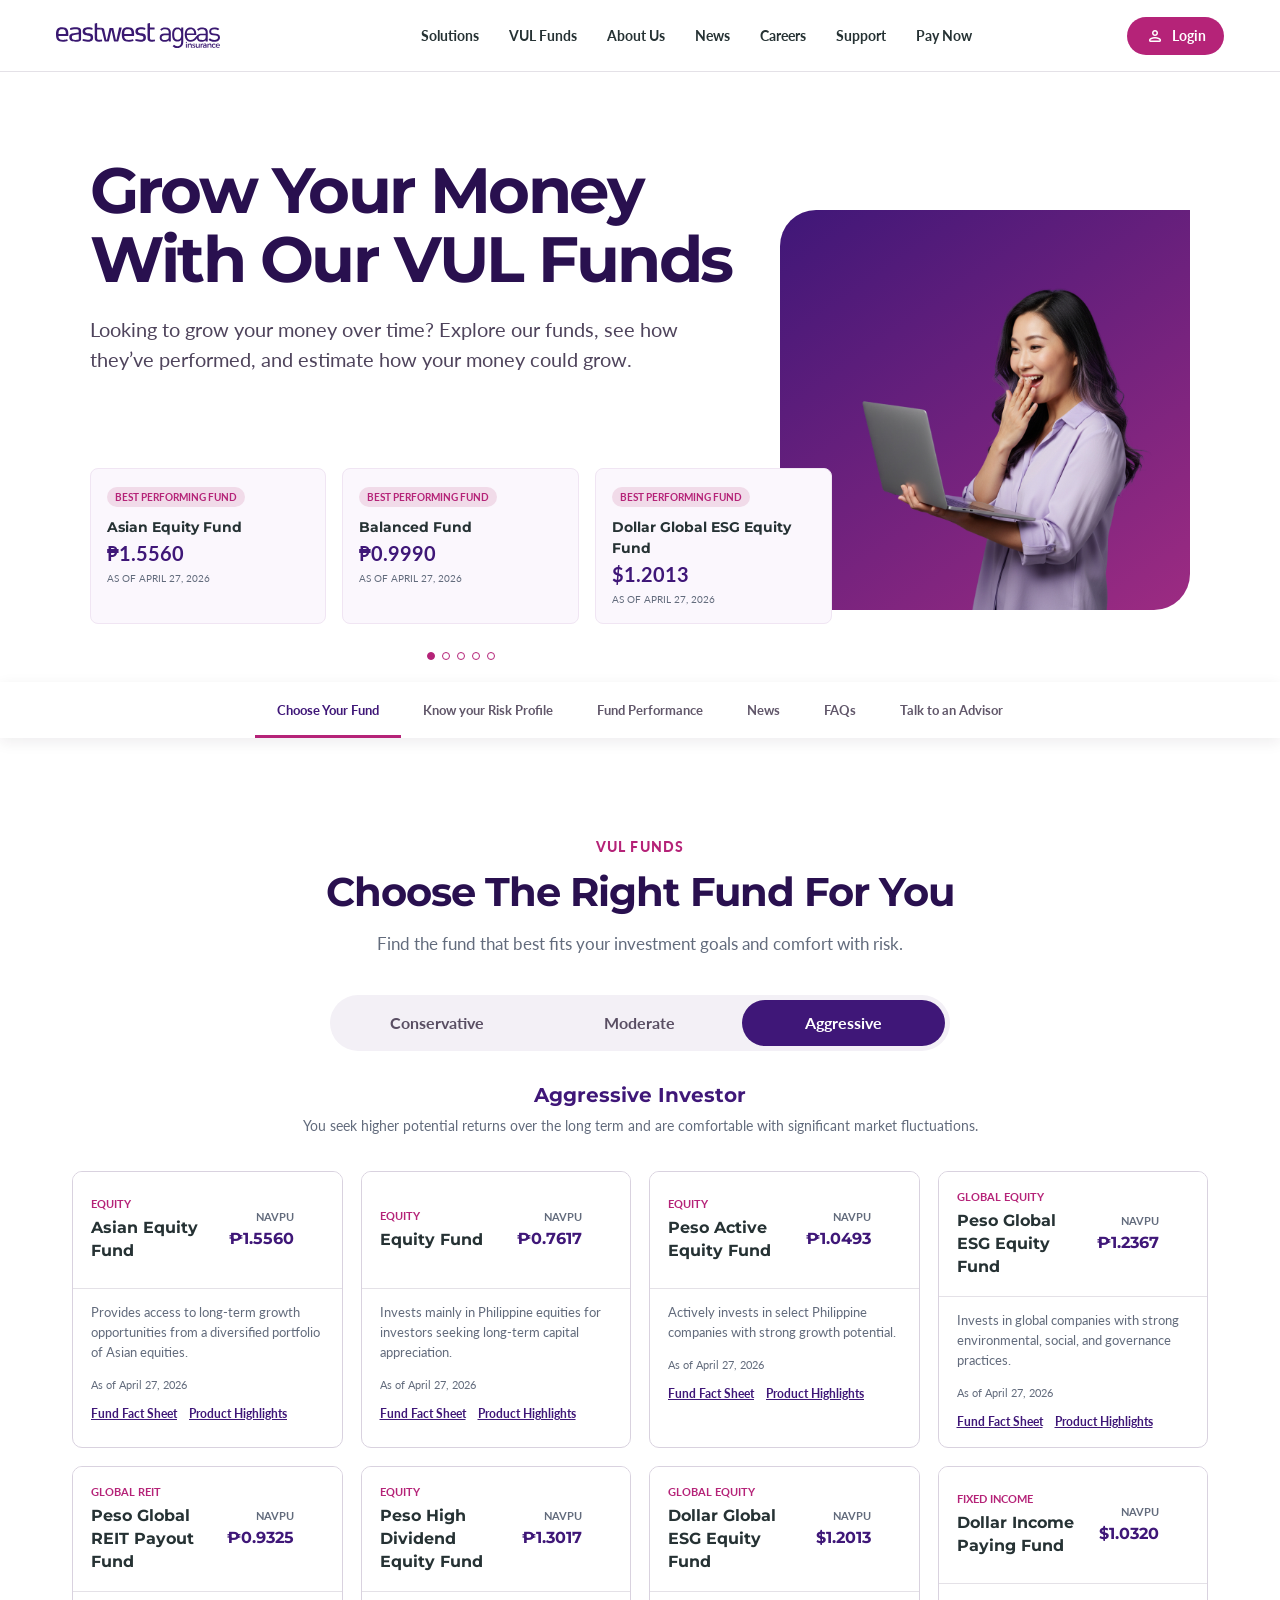
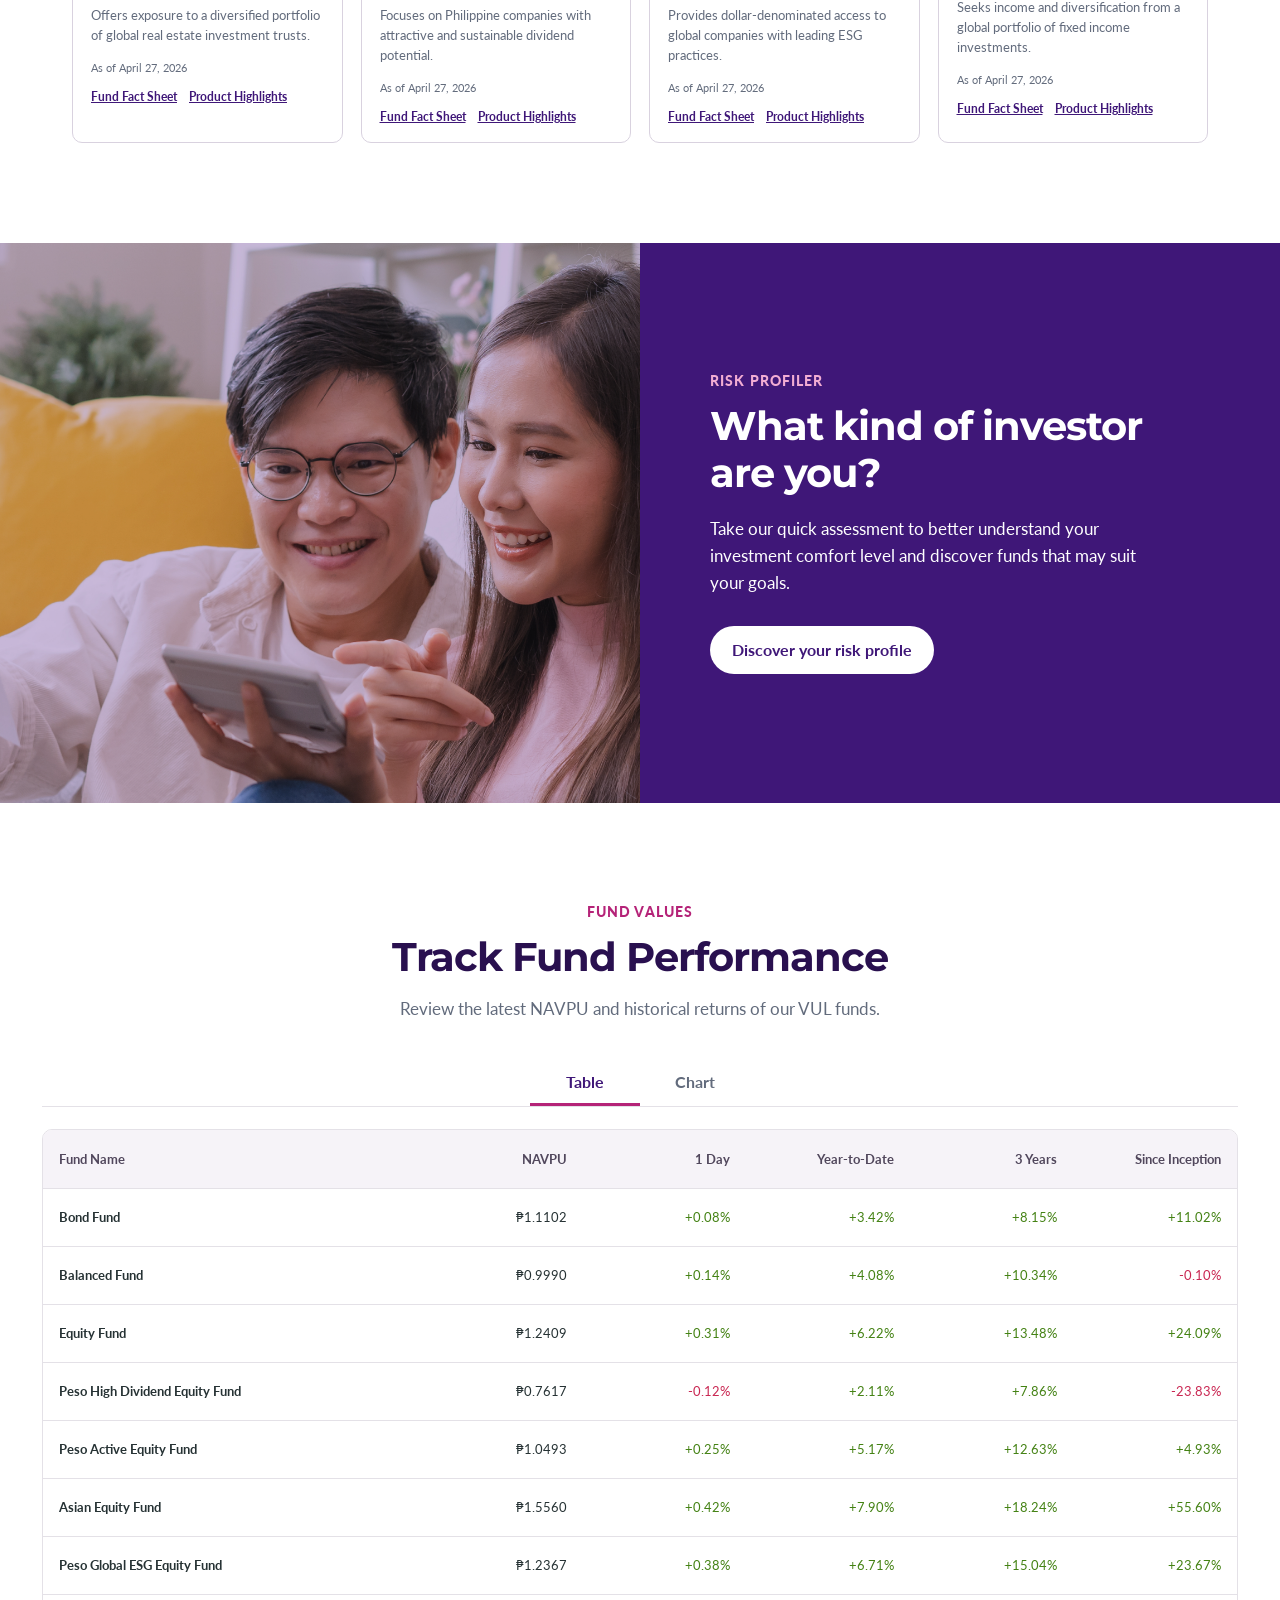
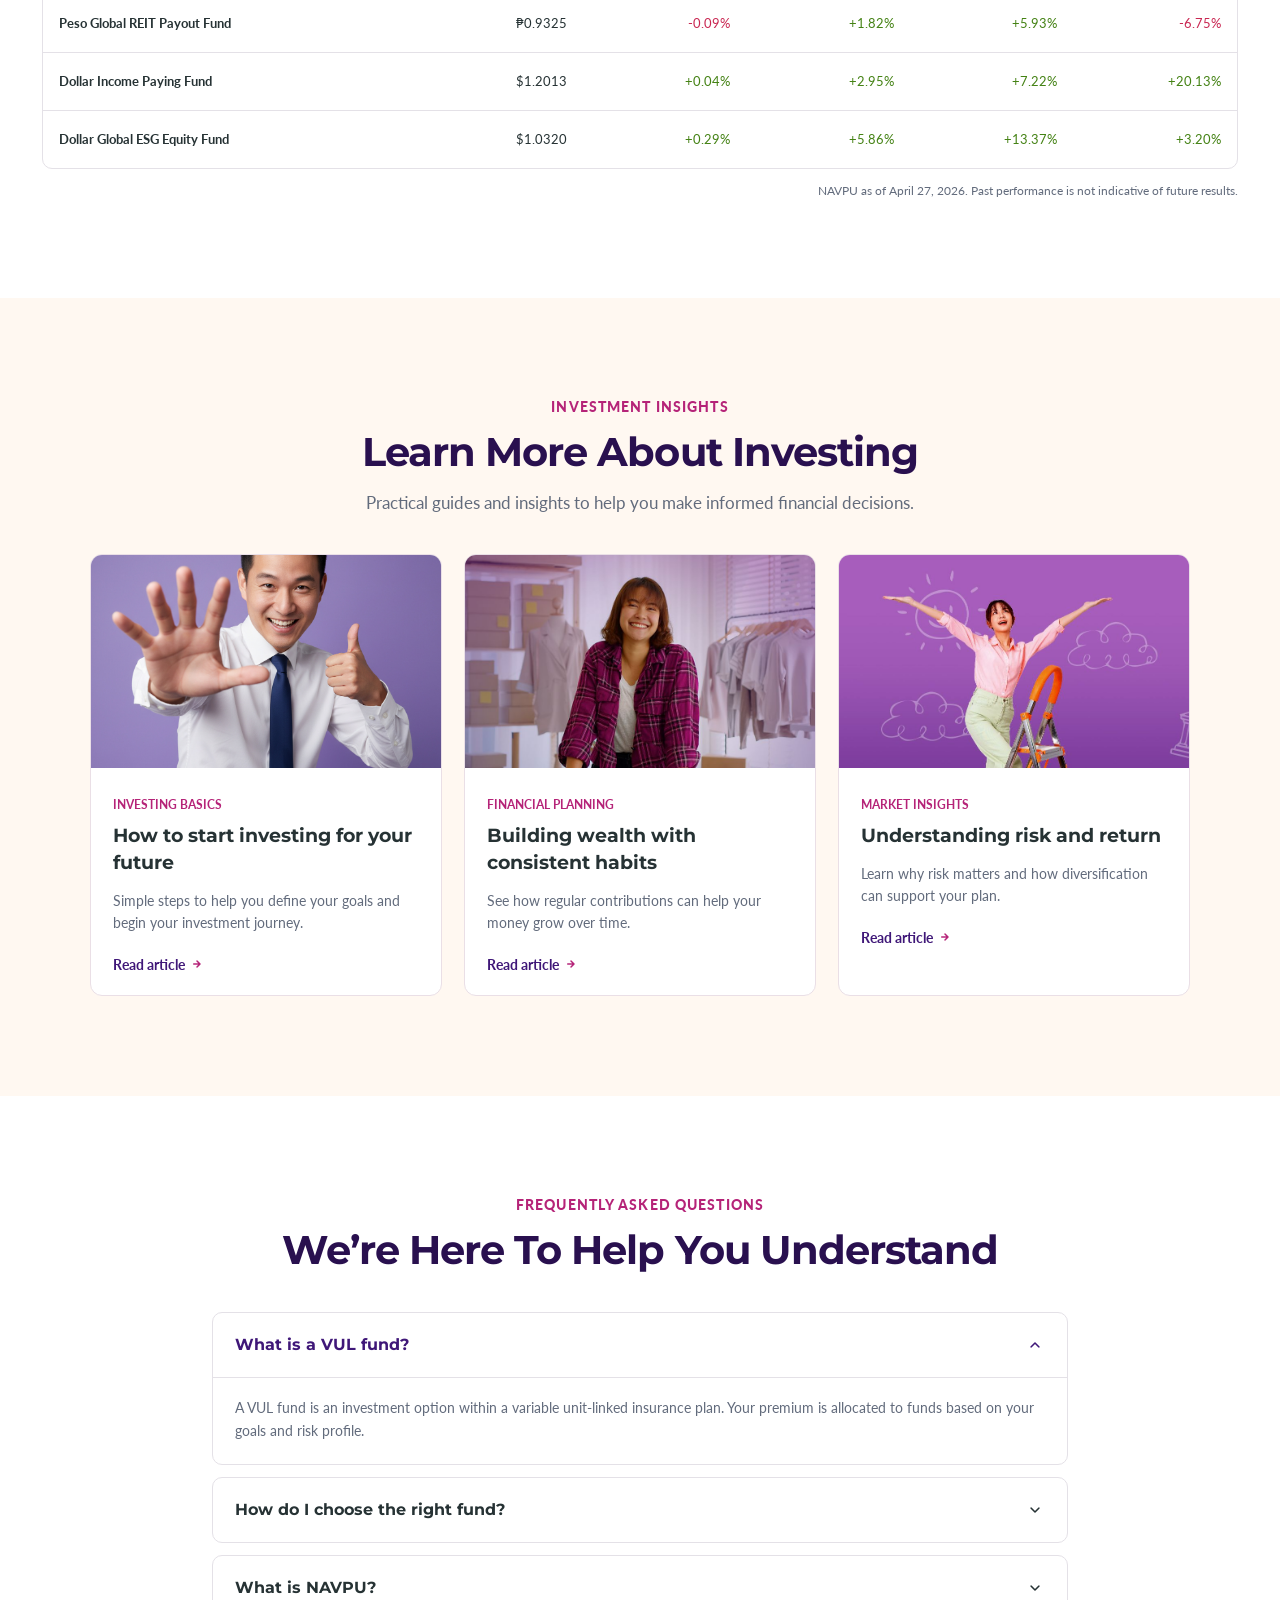
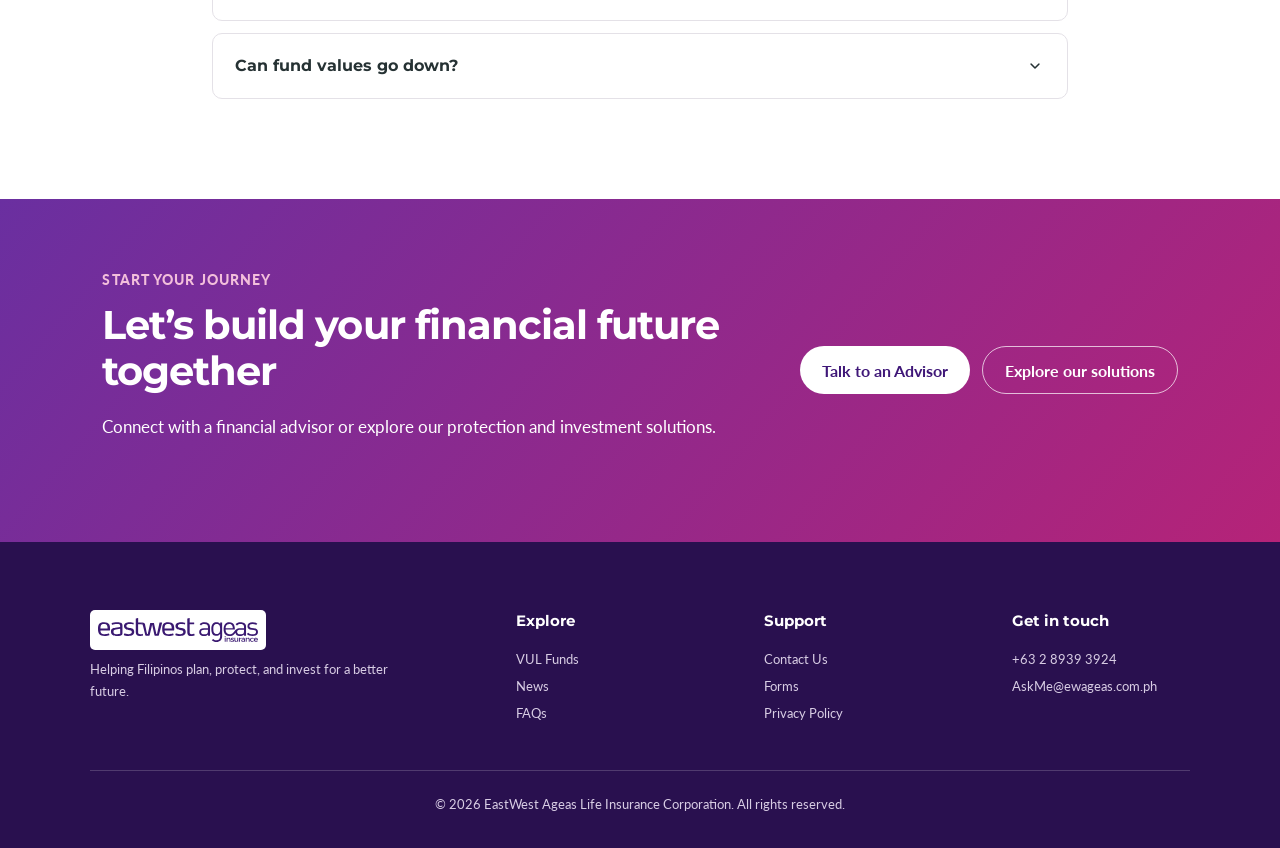
==== investments.html @ f2fb524f "Publish updated Fund Switch prototype and scenario guide" ====
<!doctype html>
<html lang="en">
  <head>
    <meta charset="UTF-8" />
    <meta name="viewport" content="width=device-width, initial-scale=1.0" />
    <meta name="description" content="Explore EastWest Ageas VUL funds, performance, and investor resources." />
    <title>Investments | EastWest Ageas</title>
    <link rel="icon" type="image/svg+xml" href="assets/favicon.svg" />
    <link rel="preconnect" href="https://fonts.googleapis.com" />
    <link rel="preconnect" href="https://fonts.gstatic.com" crossorigin />
    <link href="https://fonts.googleapis.com/css2?family=Lato:wght@400;700;900&family=Material+Symbols+Rounded:opsz,wght,FILL,GRAD@20..48,400,0,0&family=Montserrat:wght@600;700&display=swap" rel="stylesheet" />
    <link rel="stylesheet" href="investments.css?v=2" />
  </head>
  <body>
    <header class="public-header">
      <a class="public-logo" href="index.html" aria-label="EastWest Ageas home"><img src="assets/figma-main-nav-logo.svg" alt="EastWest Ageas Insurance" /></a>
      <nav aria-label="Public navigation">
        <a href="#funds">Solutions</a><a href="#funds">VUL Funds</a><a href="#about">About Us</a><a href="#news">News</a><a href="#footer">Careers</a><a href="#footer">Support</a><a href="#footer">Pay Now</a>
      </nav>
      <a class="login-link" href="index.html"><span class="material-symbols-rounded" aria-hidden="true">person</span>Login</a>
      <button class="menu-button" type="button" aria-expanded="false" aria-controls="mobile-nav">Menu<span class="material-symbols-rounded" aria-hidden="true">menu</span></button>
      <nav id="mobile-nav" class="mobile-nav" aria-label="Mobile navigation" hidden>
        <a href="#funds">Solutions</a><a href="#funds">VUL Funds</a><a href="#about">About Us</a><a href="#news">News</a><a href="#footer">Careers</a><a href="#footer">Support</a><a href="#footer">Pay Now</a><a href="index.html">Login</a>
      </nav>
    </header>

    <main>
      <section class="investment-hero">
        <div class="hero-copy">
          <h1>Grow Your Money With Our VUL Funds</h1>
          <p>Looking to grow your money over time? Explore our funds, see how they’ve performed, and estimate how your money could grow.</p>
        </div>
        <div class="hero-visual"><img class="hero-person" src="assets/investments/desktop-01.png" alt="A woman reviewing investments on her laptop" /></div>
        <div class="featured-funds" aria-label="Featured funds">
          <article><span>Best performing fund</span><h2>Asian Equity Fund</h2><strong>₱1.5560</strong><p>As of April 27, 2026</p></article>
          <article><span>Best performing fund</span><h2>Balanced Fund</h2><strong>₱0.9990</strong><p>As of April 27, 2026</p></article>
          <article><span>Best performing fund</span><h2>Dollar Global ESG Equity Fund</h2><strong>$1.2013</strong><p>As of April 27, 2026</p></article>
        </div>
        <div class="carousel-dots" aria-label="Featured fund slide 1 of 5"><span class="active"></span><span></span><span></span><span></span><span></span></div>
      </section>

      <nav class="section-nav" aria-label="Investments sections">
        <a class="active" href="#funds">Choose Your Fund</a><a href="#risk-profile">Know your Risk Profile</a><a href="#performance">Fund Performance</a><a href="#news">News</a><a href="#faqs">FAQs</a><a href="#advisor">Talk to an Advisor</a>
      </nav>

      <section id="funds" class="page-section funds-section">
        <div class="section-heading"><span class="eyebrow">VUL funds</span><h2>Choose The Right Fund For You</h2><p>Find the fund that best fits your investment goals and comfort with risk.</p></div>
        <div class="risk-tabs" role="tablist" aria-label="Risk profile">
          <button type="button" role="tab" data-risk="conservative" aria-selected="false">Conservative</button>
          <button type="button" role="tab" data-risk="moderate" aria-selected="false">Moderate</button>
          <button class="active" type="button" role="tab" data-risk="aggressive" aria-selected="true">Aggressive</button>
        </div>
        <p id="risk-description" class="risk-intro"><strong>Aggressive Investor</strong><span>You seek higher potential returns over the long term and are comfortable with significant market fluctuations.</span></p>
        <div id="public-fund-grid" class="public-fund-grid"></div>
      </section>

      <section id="risk-profile" class="risk-quiz-section">
        <img src="assets/investments/desktop-09.png" alt="A couple discussing their financial plans" />
        <div><span class="eyebrow">Risk profiler</span><h2>What kind of investor are you?</h2><p>Take our quick assessment to better understand your investment comfort level and discover funds that may suit your goals.</p><a class="light-button" href="#funds">Discover your risk profile</a></div>
      </section>

      <section id="performance" class="page-section performance-section">
        <div class="section-heading"><span class="eyebrow">Fund values</span><h2>Track Fund Performance</h2><p>Review the latest NAVPU and historical returns of our VUL funds.</p></div>
        <div class="performance-tabs" role="tablist"><button class="active" type="button" data-view="table" role="tab" aria-selected="true">Table</button><button type="button" data-view="chart" role="tab" aria-selected="false">Chart</button></div>
        <div id="performance-table" class="performance-table" role="table" aria-label="Fund performance">
          <div class="performance-row performance-head" role="row"><span role="columnheader">Fund Name</span><span role="columnheader">NAVPU</span><span role="columnheader">1 Day</span><span role="columnheader">Year-to-Date</span><span role="columnheader">3 Years</span><span role="columnheader">Since Inception</span></div>
        </div>
        <div id="performance-chart" class="performance-chart" hidden><canvas aria-label="Fund NAVPU comparison chart"></canvas></div>
        <p class="as-of">NAVPU as of April 27, 2026. Past performance is not indicative of future results.</p>
      </section>

      <section id="news" class="page-section news-section">
        <div class="section-heading"><span class="eyebrow">Investment insights</span><h2>Learn More About Investing</h2><p>Practical guides and insights to help you make informed financial decisions.</p></div>
        <div class="article-grid">
          <article><img src="assets/investments/desktop-10.jpeg" alt="A professional reviewing a phone" /><div><span>Investing basics</span><h3>How to start investing for your future</h3><p>Simple steps to help you define your goals and begin your investment journey.</p><a href="#news">Read article<span class="material-symbols-rounded" aria-hidden="true">arrow_forward</span></a></div></article>
          <article><img src="assets/investments/desktop-07.jpeg" alt="A woman working in her shop" /><div><span>Financial planning</span><h3>Building wealth with consistent habits</h3><p>See how regular contributions can help your money grow over time.</p><a href="#news">Read article<span class="material-symbols-rounded" aria-hidden="true">arrow_forward</span></a></div></article>
          <article><img src="assets/investments/desktop-08.jpeg" alt="Investment growth illustration" /><div><span>Market insights</span><h3>Understanding risk and return</h3><p>Learn why risk matters and how diversification can support your plan.</p><a href="#news">Read article<span class="material-symbols-rounded" aria-hidden="true">arrow_forward</span></a></div></article>
        </div>
      </section>

      <section id="faqs" class="page-section faq-section">
        <div class="section-heading"><span class="eyebrow">Frequently asked questions</span><h2>We’re Here To Help You Understand</h2></div>
        <div class="faq-list">
          <details open><summary>What is a VUL fund?<span class="material-symbols-rounded" aria-hidden="true">expand_more</span></summary><p>A VUL fund is an investment option within a variable unit-linked insurance plan. Your premium is allocated to funds based on your goals and risk profile.</p></details>
          <details><summary>How do I choose the right fund?<span class="material-symbols-rounded" aria-hidden="true">expand_more</span></summary><p>Start with your investment goal, time horizon, and comfort with market fluctuations. Our risk profiler can help you understand which options may suit you.</p></details>
          <details><summary>What is NAVPU?<span class="material-symbols-rounded" aria-hidden="true">expand_more</span></summary><p>Net Asset Value Per Unit reflects the value of one unit in a fund. It changes as the value of the fund’s underlying investments changes.</p></details>
          <details><summary>Can fund values go down?<span class="material-symbols-rounded" aria-hidden="true">expand_more</span></summary><p>Yes. Fund values may rise or fall depending on market conditions, and returns are not guaranteed.</p></details>
        </div>
      </section>

      <section id="advisor" class="advisor-section"><div><span class="eyebrow">Start your journey</span><h2>Let’s build your financial future together</h2><p>Connect with a financial advisor or explore our protection and investment solutions.</p></div><div class="advisor-actions"><a class="light-button" href="mailto:AskMe@ewageas.com.ph">Talk to an Advisor</a><a class="outline-light-button" href="#funds">Explore our solutions</a></div></section>
    </main>

    <footer id="footer" class="public-footer">
      <div class="footer-brand"><img src="assets/figma-main-nav-logo.svg" alt="EastWest Ageas Insurance" /><p>Helping Filipinos plan, protect, and invest for a better future.</p></div>
      <div><h2>Explore</h2><a href="#funds">VUL Funds</a><a href="#news">News</a><a href="#faqs">FAQs</a></div>
      <div><h2>Support</h2><a href="mailto:AskMe@ewageas.com.ph">Contact Us</a><a href="#footer">Forms</a><a href="#footer">Privacy Policy</a></div>
      <div><h2>Get in touch</h2><p>+63 2 8939 3924</p><p>AskMe@ewageas.com.ph</p></div>
      <p class="copyright">© 2026 EastWest Ageas Life Insurance Corporation. All rights reserved.</p>
    </footer>
    <script src="investments.js?v=2"></script>
  </body>
</html>
---- investments.css ----
:root { --purple: #3f1778; --purple-dark: #29104f; --purple-soft: #f1e8fb; --magenta: #b52378; --ink: #263234; --muted: #626b7c; --line: #e4e1e7; --cream: #fff8f1; color: var(--ink); font-family: Lato, Arial, sans-serif; }
* { box-sizing: border-box; }
html { scroll-behavior: smooth; }
body { margin: 0; min-width: 320px; background: #fff; }
a { color: inherit; }
button, a { font: inherit; }
button:focus-visible, a:focus-visible, summary:focus-visible { outline: 3px solid #cdb4ef; outline-offset: 3px; }
.material-symbols-rounded { font-size: 20px; line-height: 1; }
.public-header { align-items: center; background: #fff; border-bottom: 1px solid var(--line); display: grid; grid-template-columns: 210px 1fr auto; min-height: 72px; padding: 0 56px; position: sticky; top: 0; z-index: 20; }
.public-logo img { display: block; width: 164px; }
.public-header > nav:not(.mobile-nav) { display: flex; gap: 30px; justify-content: center; }
.public-header nav a, .login-link { font-size: 14px; font-weight: 700; text-decoration: none; }
.public-header nav a:hover, .login-link:hover { color: var(--purple); }
.login-link { align-items: center; background: var(--magenta); border-radius: 999px; color: #fff; display: flex; gap: 7px; padding: 9px 18px; }
.login-link:hover { color: #fff; filter: brightness(.94); }
.menu-button, .mobile-nav { display: none; }
.investment-hero { background: #fff; min-height: 610px; overflow: hidden; padding: 84px max(7vw, 56px) 56px; position: relative; }
.hero-copy { max-width: 650px; position: relative; z-index: 2; }
.eyebrow { color: var(--magenta); display: block; font-size: 14px; font-weight: 900; letter-spacing: .08em; margin-bottom: 14px; text-transform: uppercase; }
.hero-copy h1 { color: var(--purple-dark); font: 700 clamp(44px, 5vw, 68px)/1.08 Montserrat, sans-serif; letter-spacing: -.04em; margin: 0; max-width: 720px; }
.hero-copy > p { color: #4f445c; font-size: 20px; line-height: 30px; max-width: 600px; }
.hero-visual { align-items: flex-end; background: linear-gradient(145deg, #3f1778, #9d2b82); border-radius: 36px 0 36px 0; bottom: 72px; display: flex; height: 400px; justify-content: center; overflow: hidden; position: absolute; right: max(7vw, 56px); width: 410px; }
.hero-person { display: block; height: 430px; object-fit: contain; object-position: bottom; width: 370px; }
.featured-funds { bottom: 58px; display: grid; gap: 16px; grid-template-columns: repeat(3, minmax(0, 1fr)); left: max(7vw, 56px); position: absolute; width: min(760px, 58vw); z-index: 3; }
.featured-funds article { background: #fbf7fd; border: 1px solid #f0e5f3; border-radius: 8px; min-height: 145px; padding: 16px; }
.featured-funds article > span { background: #f1dbe9; border-radius: 99px; color: var(--magenta); display: inline-block; font-size: 10px; font-weight: 700; padding: 4px 8px; text-transform: uppercase; }
.featured-funds h2 { font: 700 14px/21px Montserrat, sans-serif; margin: 10px 0 3px; }
.featured-funds p { color: var(--muted); font-size: 10px; line-height: 16px; margin: 5px 0 0; text-transform: uppercase; }
.featured-funds strong { color: var(--purple); font-size: 20px; }
.featured-funds small { color: var(--muted); font-size: 10px; font-weight: 400; margin-left: 4px; }
.carousel-dots { bottom: 22px; display: flex; gap: 7px; justify-content: center; left: max(7vw, 56px); position: absolute; width: min(760px, 58vw); }
.carousel-dots span { border: 1px solid var(--magenta); border-radius: 50%; height: 8px; width: 8px; }
.carousel-dots span.active { background: var(--magenta); }
.section-nav { background: #fff; box-shadow: 0 4px 14px rgba(34,22,44,.08); display: flex; justify-content: center; overflow-x: auto; padding: 0 24px; position: sticky; top: 72px; z-index: 10; }
.section-nav a { border-bottom: 3px solid transparent; color: #61576a; flex: 0 0 auto; font-size: 13px; font-weight: 700; padding: 20px 22px 17px; text-decoration: none; }
.section-nav a.active, .section-nav a:hover { border-bottom-color: var(--magenta); color: var(--purple); }
.page-section { margin: 0 auto; max-width: 1220px; padding: 100px 42px; }
.section-heading { margin: 0 auto 38px; max-width: 720px; text-align: center; }
.section-heading h2, .risk-quiz-section h2, .advisor-section h2 { color: var(--purple-dark); font: 700 clamp(30px, 3.1vw, 44px)/1.18 Montserrat, sans-serif; letter-spacing: -.025em; margin: 0; }
.section-heading p { color: var(--muted); font-size: 17px; line-height: 27px; margin: 14px auto 0; }
.risk-tabs { background: #f3f0f6; border-radius: 999px; display: grid; grid-template-columns: repeat(3, 1fr); margin: 0 auto 30px; max-width: 620px; padding: 5px; }
.risk-tabs button { background: transparent; border: 0; border-radius: 999px; color: #594e63; cursor: pointer; font-weight: 700; min-height: 46px; padding: 10px 24px; }
.risk-tabs button.active { background: var(--purple); color: #fff; }
.risk-intro { align-items: center; display: flex; flex-direction: column; gap: 6px; margin: 0 auto 34px; max-width: 720px; text-align: center; }
.risk-intro strong { color: var(--purple); font: 700 20px/28px Montserrat, sans-serif; }
.risk-intro span { color: var(--muted); font-size: 14px; line-height: 22px; }
.public-fund-grid { display: grid; gap: 18px; grid-template-columns: repeat(4, minmax(0, 1fr)); }
.public-fund-card { border: 1px solid #d9d2df; border-radius: 10px; overflow: hidden; }
.fund-card-toggle { align-items: center; background: #fff; border: 0; cursor: pointer; display: grid; gap: 8px; grid-template-columns: 1fr auto 22px; min-height: 116px; padding: 18px; text-align: left; width: 100%; }
.fund-card-toggle > span:first-child { display: grid; gap: 6px; }
.fund-card-toggle small { color: var(--magenta); font-size: 11px; font-weight: 700; text-transform: uppercase; }
.fund-card-toggle strong { color: var(--ink); font: 700 16px/23px Montserrat, sans-serif; }
.fund-navpu { display: grid; gap: 4px; text-align: right; }
.fund-navpu small { color: var(--muted); }
.fund-navpu strong { color: var(--purple); white-space: nowrap; }
.fund-card-toggle .material-symbols-rounded { color: var(--purple); transition: transform .2s; }
.public-fund-card.expanded .fund-card-toggle .material-symbols-rounded { transform: rotate(180deg); }
.fund-card-body { border-top: 1px solid var(--line); display: none; padding: 0 18px 18px; }
.public-fund-card.expanded .fund-card-body { display: block; }
@media (min-width: 721px) {
  .public-fund-card .fund-card-body { display: block; }
  .public-fund-card .fund-card-toggle .material-symbols-rounded { display: none; }
}
.fund-card-body p { color: var(--muted); font-size: 13px; line-height: 20px; }
.fund-card-body .fund-date { font-size: 11px; }
.fund-card-body div { display: flex; flex-wrap: wrap; gap: 12px; }
.fund-card-body a { color: var(--purple); font-size: 12px; font-weight: 700; }
.risk-quiz-section { display: grid; grid-template-columns: 1fr 1fr; min-height: 560px; overflow: hidden; }
.risk-quiz-section > img { height: 100%; object-fit: cover; width: 100%; }
.risk-quiz-section > div { align-items: flex-start; background: var(--purple); color: #fff; display: flex; flex-direction: column; justify-content: center; padding: 70px 10vw 70px 70px; }
.risk-quiz-section .eyebrow { color: #f2add3; }
.risk-quiz-section h2, .advisor-section h2 { color: #fff; }
.risk-quiz-section p, .advisor-section p { font-size: 17px; line-height: 27px; margin: 18px 0 30px; }
.light-button, .outline-light-button { align-items: center; border-radius: 999px; display: inline-flex; font-weight: 700; justify-content: center; min-height: 48px; padding: 12px 22px; text-decoration: none; }
.light-button { background: #fff; color: var(--purple); }
.outline-light-button { border: 1px solid rgba(255,255,255,.7); color: #fff; }
.performance-section { max-width: 1300px; }
.performance-tabs { border-bottom: 1px solid var(--line); display: flex; justify-content: center; margin-bottom: 22px; }
.performance-tabs button { background: transparent; border: 0; border-bottom: 3px solid transparent; color: var(--muted); cursor: pointer; font-weight: 700; min-width: 110px; padding: 12px; }
.performance-tabs button.active { border-bottom-color: var(--magenta); color: var(--purple); }
.performance-table { border: 1px solid var(--line); border-radius: 10px; overflow: hidden; }
.performance-row { display: grid; grid-template-columns: 2.3fr 1fr repeat(4, 1fr); min-height: 58px; }
.performance-row + .performance-row { border-top: 1px solid var(--line); }
.performance-row span { align-items: center; display: flex; font-size: 13px; padding: 13px 16px; }
.performance-row span:not(:first-child) { justify-content: flex-end; text-align: right; }
.performance-row span:first-child { font-weight: 700; }
.performance-head { background: #f6f3f8; color: #51475c; font-weight: 700; }
.positive { color: #448214; }
.negative { color: #c92752; }
.as-of { color: var(--muted); font-size: 12px; margin: 14px 0 0; text-align: right; }
.performance-chart { border: 1px solid var(--line); border-radius: 10px; padding: 20px; }
.news-section { background: var(--cream); max-width: none; padding-left: max(7vw, 42px); padding-right: max(7vw, 42px); }
.article-grid { display: grid; gap: 22px; grid-template-columns: repeat(3, minmax(0, 1fr)); margin: 0 auto; max-width: 1136px; }
.article-grid article { background: #fff; border: 1px solid #eadfe6; border-radius: 12px; overflow: hidden; }
.article-grid img { aspect-ratio: 1.65; object-fit: cover; width: 100%; }
.article-grid article > div { padding: 22px; }
.article-grid span { color: var(--magenta); font-size: 12px; font-weight: 700; text-transform: uppercase; }
.article-grid h3 { font: 700 19px/27px Montserrat, sans-serif; margin: 10px 0; }
.article-grid p { color: var(--muted); font-size: 14px; line-height: 22px; }
.article-grid a { align-items: center; color: var(--purple); display: flex; font-size: 14px; font-weight: 700; gap: 6px; margin-top: 22px; text-decoration: none; }
.faq-section { max-width: 940px; }
.faq-list { display: grid; gap: 12px; }
.faq-list details { border: 1px solid var(--line); border-radius: 10px; overflow: hidden; }
.faq-list summary { align-items: center; cursor: pointer; display: flex; font: 700 16px/24px Montserrat, sans-serif; justify-content: space-between; list-style: none; padding: 20px 22px; }
.faq-list summary::-webkit-details-marker { display: none; }
.faq-list details[open] summary { color: var(--purple); }
.faq-list details[open] summary .material-symbols-rounded { transform: rotate(180deg); }
.faq-list p { border-top: 1px solid var(--line); color: var(--muted); font-size: 14px; line-height: 23px; margin: 0; padding: 18px 22px 22px; }
.advisor-section { align-items: center; background: linear-gradient(130deg, #6a2fa0, #b52378); color: #fff; display: flex; gap: 40px; justify-content: space-between; padding: 72px max(8vw, 52px); }
.advisor-section > div:first-child { max-width: 700px; }
.advisor-section .eyebrow { color: #f3bfdb; }
.advisor-actions { display: flex; flex: 0 0 auto; gap: 12px; }
.public-footer { background: var(--purple-dark); color: #fff; display: grid; gap: 36px 70px; grid-template-columns: 2fr repeat(3, 1fr); padding: 68px max(7vw, 48px) 28px; }
.footer-brand img { background: #fff; border-radius: 5px; padding: 8px; width: 176px; }
.public-footer h2 { font: 700 15px/22px Montserrat, sans-serif; margin: 0 0 16px; }
.public-footer a, .public-footer p { color: #d8cde4; display: block; font-size: 13px; line-height: 22px; margin: 5px 0; text-decoration: none; }
.footer-brand p { max-width: 320px; }
.copyright { border-top: 1px solid rgba(255,255,255,.18); grid-column: 1 / -1; padding-top: 22px; text-align: center; }

@media (max-width: 980px) {
  .public-header { grid-template-columns: 180px 1fr auto; padding: 0 24px; }
  .public-header > nav:not(.mobile-nav) { gap: 14px; }
  .public-header nav a { font-size: 12px; }
  .investment-hero { min-height: 620px; padding-left: 42px; }
  .hero-visual { right: 28px; width: 360px; }
  .featured-funds { left: 42px; width: calc(100% - 84px); }
  .public-fund-grid { grid-template-columns: repeat(2, minmax(0, 1fr)); }
  .risk-quiz-section > div { padding: 60px 42px; }
}

@media (max-width: 720px) {
  .public-header { grid-template-columns: 1fr auto; min-height: 64px; padding: 0 20px; }
  .public-logo img { width: 150px; }
  .public-header > nav:not(.mobile-nav), .login-link { display: none; }
  .menu-button { align-items: center; background: #fff; border: 2px solid var(--purple); border-radius: 999px; color: var(--purple); display: flex; font-weight: 700; gap: 7px; min-height: 40px; padding: 8px 16px; }
  .mobile-nav { background: #fff; border-top: 1px solid var(--line); box-shadow: 0 8px 24px rgba(0,0,0,.1); display: grid; gap: 0; left: 0; padding: 8px 20px 18px; position: absolute; right: 0; top: 64px; }
  .mobile-nav[hidden] { display: none; }
  .mobile-nav a { border-bottom: 1px solid var(--line); padding: 12px 0; }
  .investment-hero { background: #fff; display: flex; flex-direction: column; min-height: 0; padding: 32px 0 40px; }
  .hero-visual { border-radius: 32px 0 32px 0; height: 288px; margin: 0 16px; order: 0; position: static; width: calc(100% - 32px); }
  .hero-person { height: 318px; width: 300px; }
  .hero-copy { order: 1; padding: 34px 24px 22px; text-align: center; }
  .hero-copy h1 { font-size: 38px; }
  .hero-copy > p { font-size: 17px; line-height: 26px; }
  .featured-funds { display: flex; left: auto; order: 2; overflow-x: auto; padding: 0 24px 8px; position: static; width: 100%; }
  .featured-funds article { flex: 0 0 272px; min-height: 186px; }
  .carousel-dots { bottom: auto; left: auto; margin-top: 20px; order: 3; position: static; width: 100%; }
  .section-nav { justify-content: flex-start; position: static; }
  .section-nav a { display: none; }
  .section-nav a.active { display: block; padding: 17px 0 14px; width: 100%; }
  .section-nav a.active::after { content: '⌄'; float: right; }
  .page-section { padding: 72px 20px; }
  .section-heading { margin-bottom: 28px; text-align: left; }
  .section-heading h2 { font-size: 30px; }
  .section-heading p { font-size: 15px; line-height: 24px; }
  .risk-tabs { grid-template-columns: 1fr; border-radius: 10px; }
  .risk-tabs button { min-height: 42px; }
  .risk-intro { align-items: flex-start; text-align: left; }
  .public-fund-grid { display: grid; grid-template-columns: 1fr; }
  .fund-card-toggle { min-height: 94px; }
  .risk-quiz-section { grid-template-columns: 1fr; }
  .risk-quiz-section > img { aspect-ratio: 1.38; }
  .risk-quiz-section > div { padding: 48px 24px; }
  .performance-row { grid-template-columns: minmax(0, 2fr) minmax(82px, .8fr); }
  .performance-row span { padding: 13px 12px; }
  .performance-row span:nth-child(n+3) { display: none; }
  .article-grid { grid-template-columns: 1fr; }
  .faq-list summary { font-size: 15px; padding: 17px; }
  .advisor-section { align-items: flex-start; flex-direction: column; padding: 52px 24px; }
  .advisor-actions { flex-direction: column; width: 100%; }
  .advisor-actions a { width: 100%; }
  .public-footer { grid-template-columns: 1fr; padding: 52px 24px 26px; }
  .copyright { grid-column: 1; text-align: left; }
}
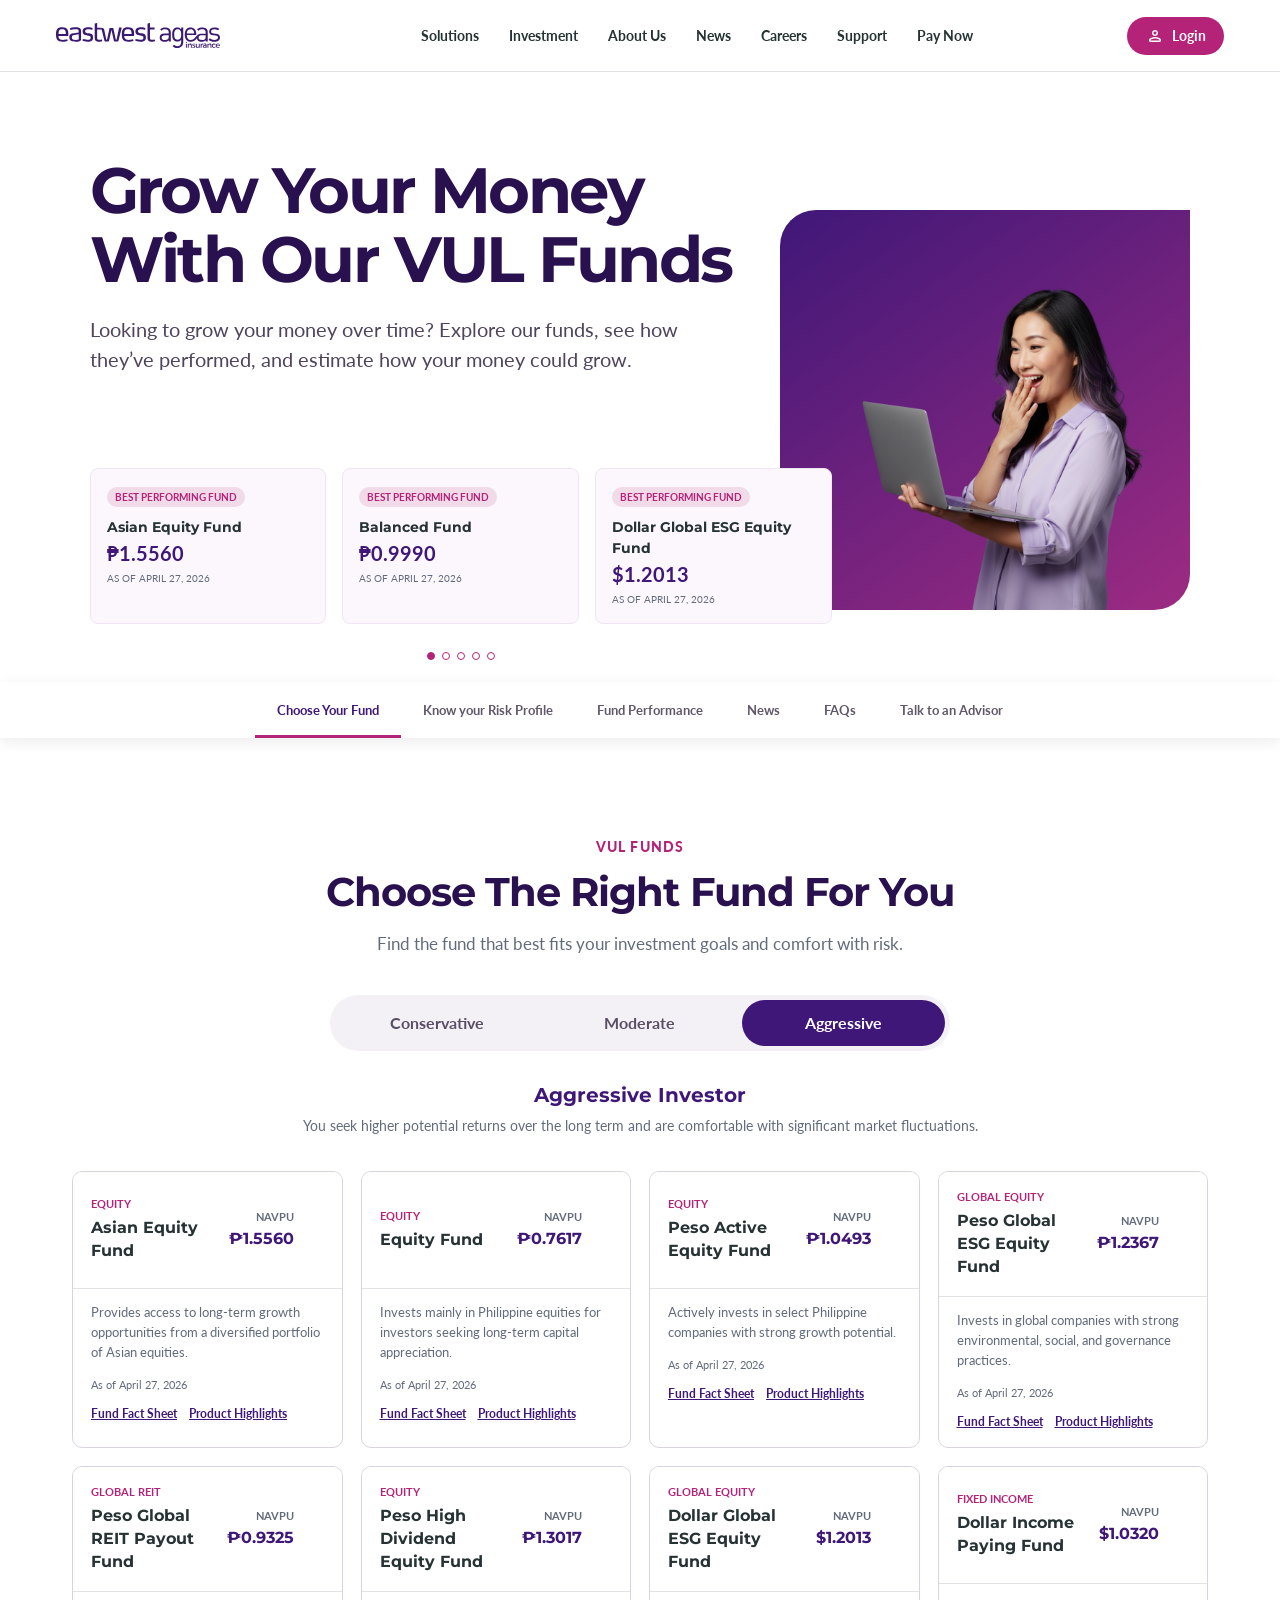
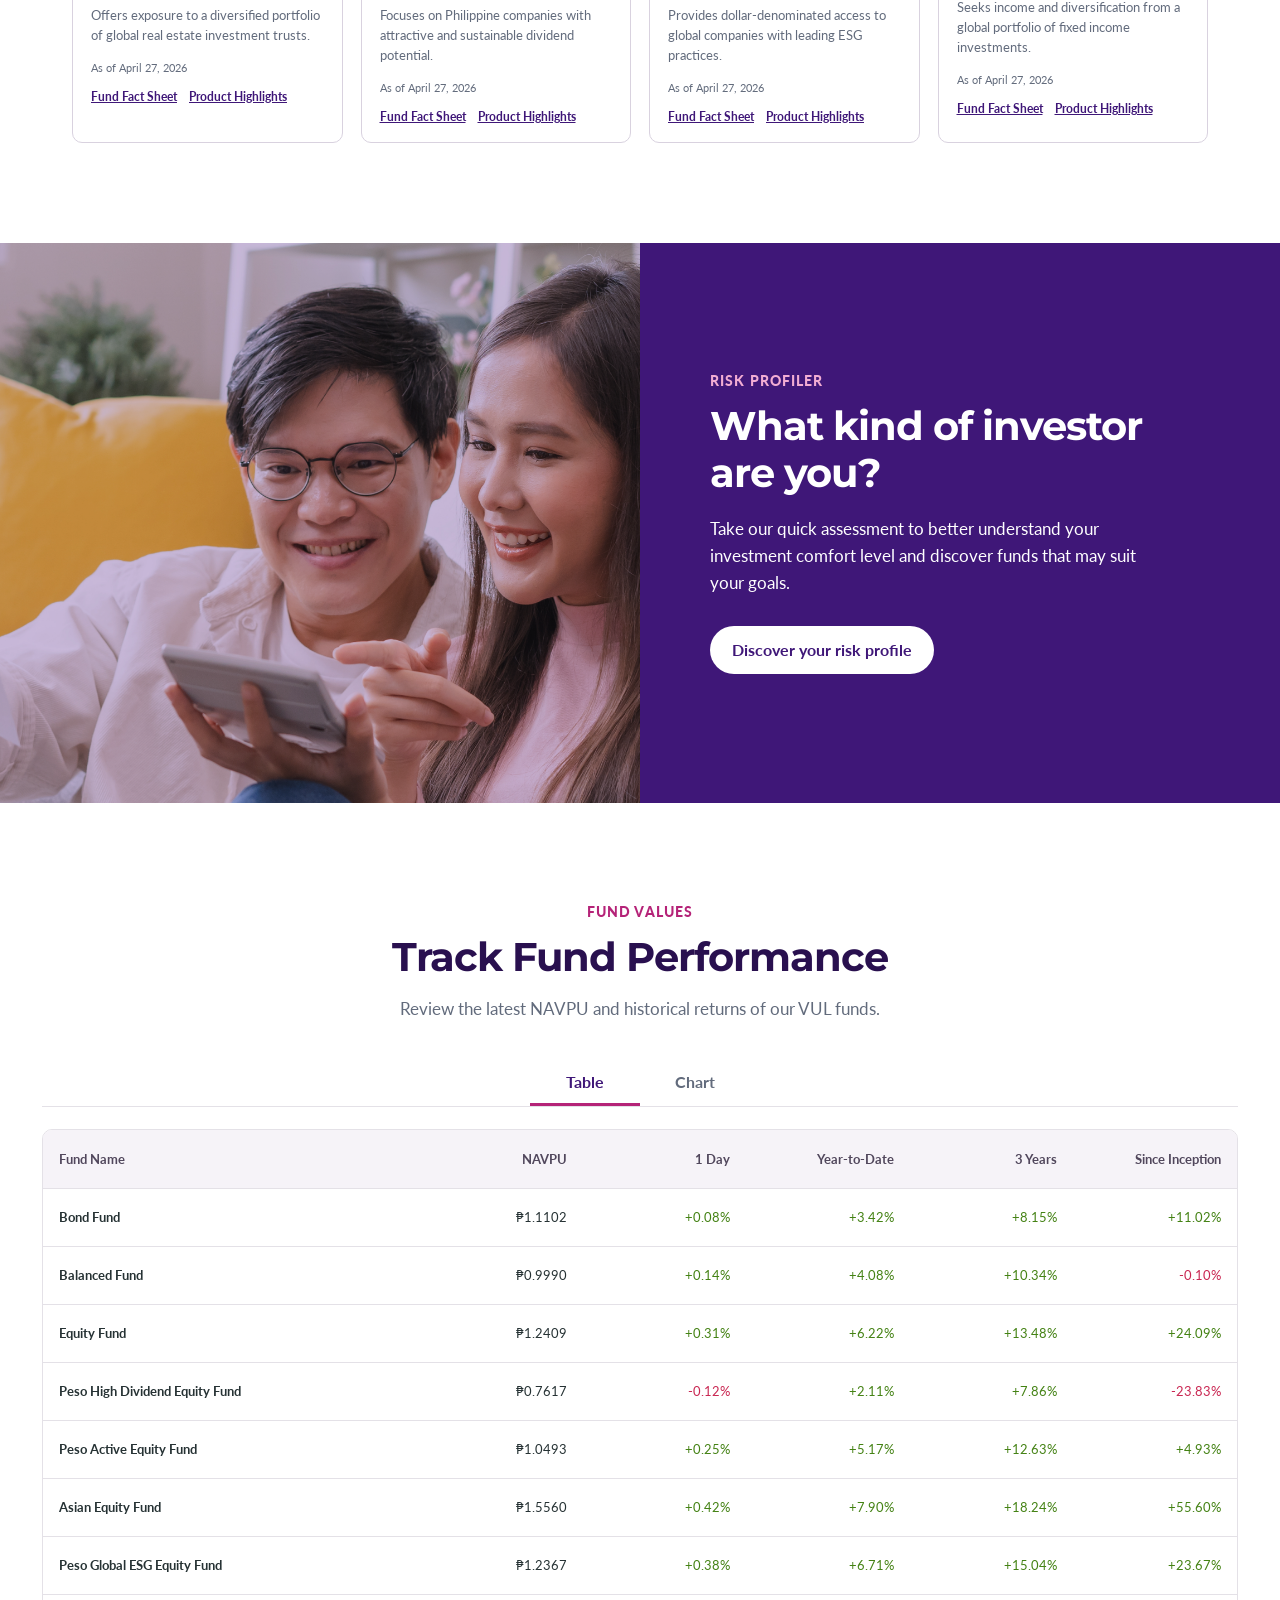
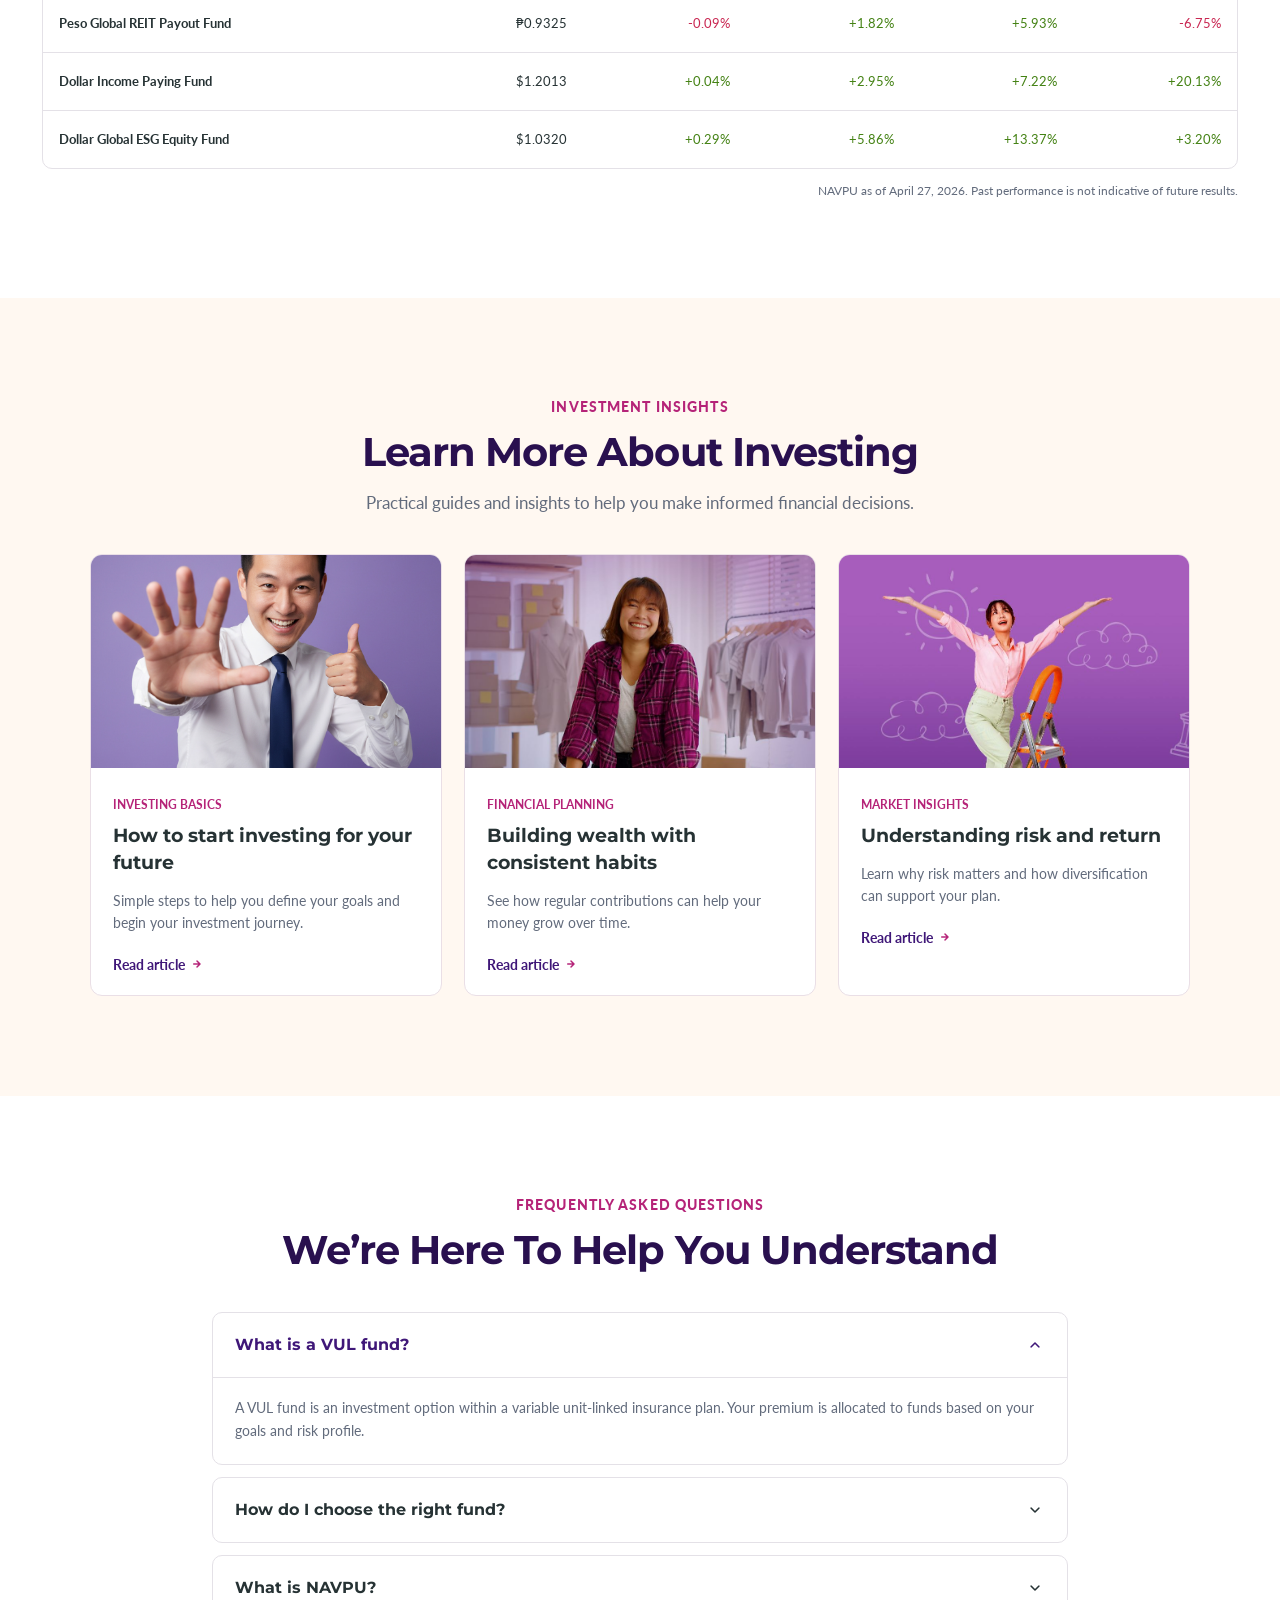
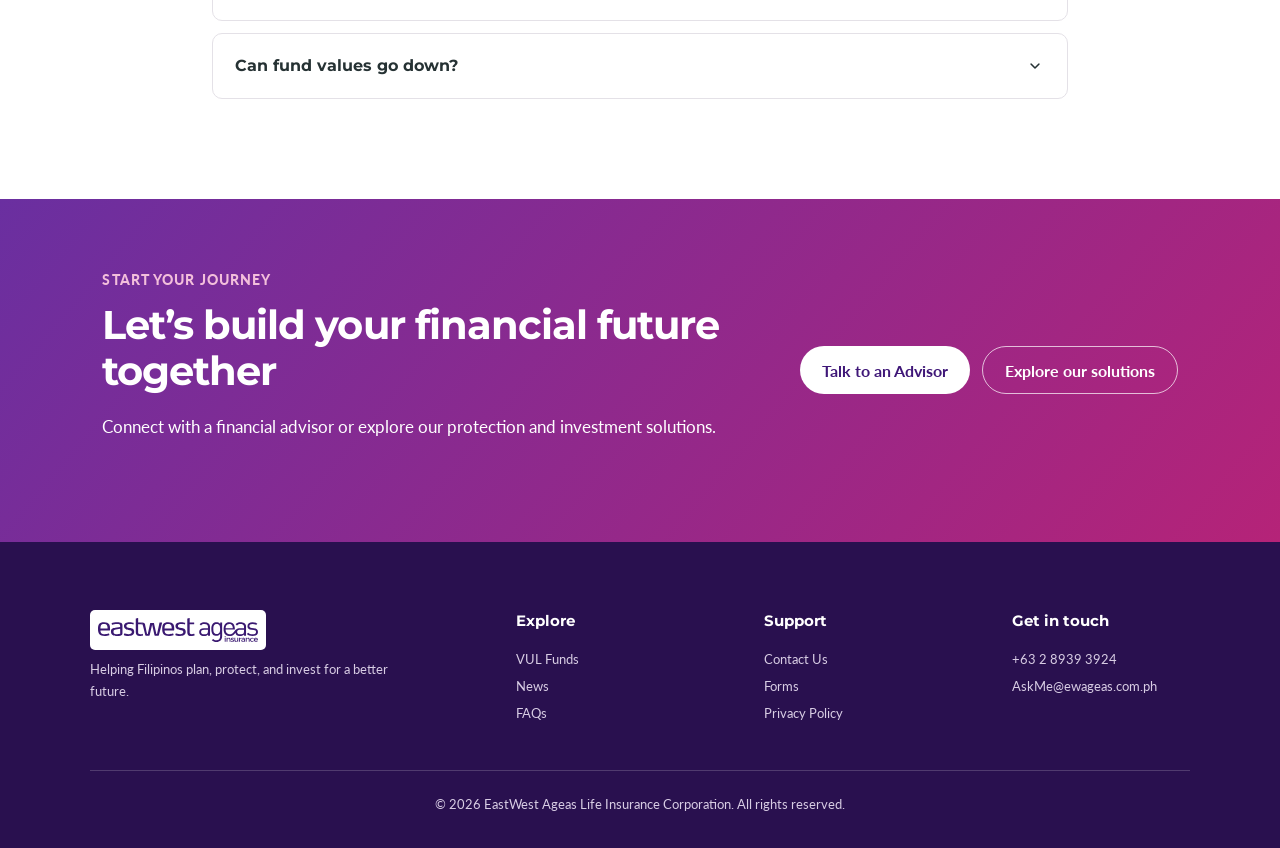
==== commit b33e3465: "Publish Fund Switch prototype v27 Adds the authenticated entry journey, policy-specific request hand" ====
--- a/investments.html
+++ b/investments.html
@@ -9,19 +9,30 @@
     <link rel="preconnect" href="https://fonts.googleapis.com" />
     <link rel="preconnect" href="https://fonts.gstatic.com" crossorigin />
     <link href="https://fonts.googleapis.com/css2?family=Lato:wght@400;700;900&family=Material+Symbols+Rounded:opsz,wght,FILL,GRAD@20..48,400,0,0&family=Montserrat:wght@600;700&display=swap" rel="stylesheet" />
-    <link rel="stylesheet" href="investments.css?v=2" />
+    <link rel="stylesheet" href="investments.css?v=3" />
   </head>
   <body>
     <header class="public-header">
       <a class="public-logo" href="index.html" aria-label="EastWest Ageas home"><img src="assets/figma-main-nav-logo.svg" alt="EastWest Ageas Insurance" /></a>
       <nav aria-label="Public navigation">
-        <a href="#funds">Solutions</a><a href="#funds">VUL Funds</a><a href="#about">About Us</a><a href="#news">News</a><a href="#footer">Careers</a><a href="#footer">Support</a><a href="#footer">Pay Now</a>
+        <a href="#funds">Solutions</a><a href="#funds">Investment</a><a href="#about">About Us</a><a href="#news">News</a><a href="#footer">Careers</a><a href="#footer">Support</a><a href="#footer">Pay Now</a>
       </nav>
       <a class="login-link" href="index.html"><span class="material-symbols-rounded" aria-hidden="true">person</span>Login</a>
       <button class="menu-button" type="button" aria-expanded="false" aria-controls="mobile-nav">Menu<span class="material-symbols-rounded" aria-hidden="true">menu</span></button>
-      <nav id="mobile-nav" class="mobile-nav" aria-label="Mobile navigation" hidden>
-        <a href="#funds">Solutions</a><a href="#funds">VUL Funds</a><a href="#about">About Us</a><a href="#news">News</a><a href="#footer">Careers</a><a href="#footer">Support</a><a href="#footer">Pay Now</a><a href="index.html">Login</a>
-      </nav>
+      <div id="mobile-nav" class="mobile-nav-backdrop" data-action="dismiss-public-menu" hidden>
+        <section class="mobile-nav-panel" role="dialog" aria-modal="true" aria-labelledby="mobile-nav-title" tabindex="-1">
+          <h2 id="mobile-nav-title" class="visually-hidden">Mobile navigation</h2>
+          <header class="mobile-nav-header">
+            <a class="mobile-nav-logo" href="index.html" aria-label="EastWest Ageas home"><img src="assets/figma-main-nav-logo.svg" alt="EastWest Ageas Insurance" /></a>
+            <button class="mobile-nav-close" type="button" data-action="close-public-menu"><span>Close</span><span class="material-symbols-rounded" aria-hidden="true">close</span></button>
+          </header>
+          <nav class="mobile-nav-links" aria-label="Mobile navigation">
+            <a href="#funds">Solutions</a><a href="#funds">Investment</a><a href="#about">About Us</a><a href="#news">News</a><a href="#footer">Careers</a><a href="#footer">Support</a><a href="#footer">Pay Now</a>
+            <span class="mobile-nav-divider" aria-hidden="true"></span>
+            <a class="mobile-login" href="index.html"><span class="material-symbols-rounded" aria-hidden="true">person</span><span>Log In</span></a>
+          </nav>
+        </section>
+      </div>
     </header>
 
     <main>
@@ -98,6 +109,6 @@
       <div><h2>Get in touch</h2><p>+63 2 8939 3924</p><p>AskMe@ewageas.com.ph</p></div>
       <p class="copyright">© 2026 EastWest Ageas Life Insurance Corporation. All rights reserved.</p>
     </footer>
-    <script src="investments.js?v=2"></script>
+    <script src="investments.js?v=3"></script>
   </body>
 </html>
--- a/investments.css
+++ b/investments.css
@@ -1,5 +1,6 @@
 :root { --purple: #3f1778; --purple-dark: #29104f; --purple-soft: #f1e8fb; --magenta: #b52378; --ink: #263234; --muted: #626b7c; --line: #e4e1e7; --cream: #fff8f1; color: var(--ink); font-family: Lato, Arial, sans-serif; }
 * { box-sizing: border-box; }
+.visually-hidden { clip: rect(0 0 0 0); clip-path: inset(50%); height: 1px; overflow: hidden; position: absolute; white-space: nowrap; width: 1px; }
 html { scroll-behavior: smooth; }
 body { margin: 0; min-width: 320px; background: #fff; }
 a { color: inherit; }
@@ -13,7 +14,7 @@
 .public-header nav a:hover, .login-link:hover { color: var(--purple); }
 .login-link { align-items: center; background: var(--magenta); border-radius: 999px; color: #fff; display: flex; gap: 7px; padding: 9px 18px; }
 .login-link:hover { color: #fff; filter: brightness(.94); }
-.menu-button, .mobile-nav { display: none; }
+.menu-button, .mobile-nav-backdrop { display: none; }
 .investment-hero { background: #fff; min-height: 610px; overflow: hidden; padding: 84px max(7vw, 56px) 56px; position: relative; }
 .hero-copy { max-width: 650px; position: relative; z-index: 2; }
 .eyebrow { color: var(--magenta); display: block; font-size: 14px; font-weight: 900; letter-spacing: .08em; margin-bottom: 14px; text-transform: uppercase; }
@@ -131,11 +132,21 @@
 @media (max-width: 720px) {
   .public-header { grid-template-columns: 1fr auto; min-height: 64px; padding: 0 20px; }
   .public-logo img { width: 150px; }
-  .public-header > nav:not(.mobile-nav), .login-link { display: none; }
+  .public-header > nav, .login-link { display: none; }
   .menu-button { align-items: center; background: #fff; border: 2px solid var(--purple); border-radius: 999px; color: var(--purple); display: flex; font-weight: 700; gap: 7px; min-height: 40px; padding: 8px 16px; }
-  .mobile-nav { background: #fff; border-top: 1px solid var(--line); box-shadow: 0 8px 24px rgba(0,0,0,.1); display: grid; gap: 0; left: 0; padding: 8px 20px 18px; position: absolute; right: 0; top: 64px; }
-  .mobile-nav[hidden] { display: none; }
-  .mobile-nav a { border-bottom: 1px solid var(--line); padding: 12px 0; }
+  body.public-menu-open { overflow: hidden; }
+  .mobile-nav-backdrop:not([hidden]) { background: rgba(0, 0, 0, .52); display: block; inset: 0; overflow-y: auto; position: fixed; z-index: 80; }
+  .mobile-nav-panel { background: #fff; box-shadow: 0 2px 10px rgba(0, 0, 0, .38); min-height: 476px; outline: 0; padding: 0 24px 24px; width: 100%; }
+  .mobile-nav-header { align-items: center; display: flex; justify-content: space-between; min-height: 80px; }
+  .mobile-nav-logo { display: block; }
+  .mobile-nav-logo img { display: block; width: 164px; }
+  .mobile-nav-close { align-items: center; background: #fff; border: 2px solid var(--purple); border-radius: 999px; color: var(--purple); cursor: pointer; display: inline-flex; font-size: 16px; font-weight: 700; gap: 8px; justify-content: center; min-height: 42px; padding: 8px 16px; }
+  .mobile-nav-close .material-symbols-rounded { font-size: 22px; }
+  .mobile-nav-links { display: flex !important; flex-direction: column; gap: 24px; padding: 16px 0 0; }
+  .public-header .mobile-nav-links a { color: var(--ink); font-size: 16px; font-weight: 400; line-height: 24px; text-decoration: none; }
+  .mobile-nav-divider { border-top: 1px solid var(--line); display: block; margin-top: 4px; }
+  .public-header .mobile-nav-links .mobile-login { align-items: center; background: var(--magenta); border-radius: 999px; color: #fff; display: flex; font-weight: 700; gap: 10px; justify-content: center; min-height: 48px; padding: 10px 20px; }
+  .mobile-login .material-symbols-rounded { font-size: 22px; }
   .investment-hero { background: #fff; display: flex; flex-direction: column; min-height: 0; padding: 32px 0 40px; }
   .hero-visual { border-radius: 32px 0 32px 0; height: 288px; margin: 0 16px; order: 0; position: static; width: calc(100% - 32px); }
   .hero-person { height: 318px; width: 300px; }
